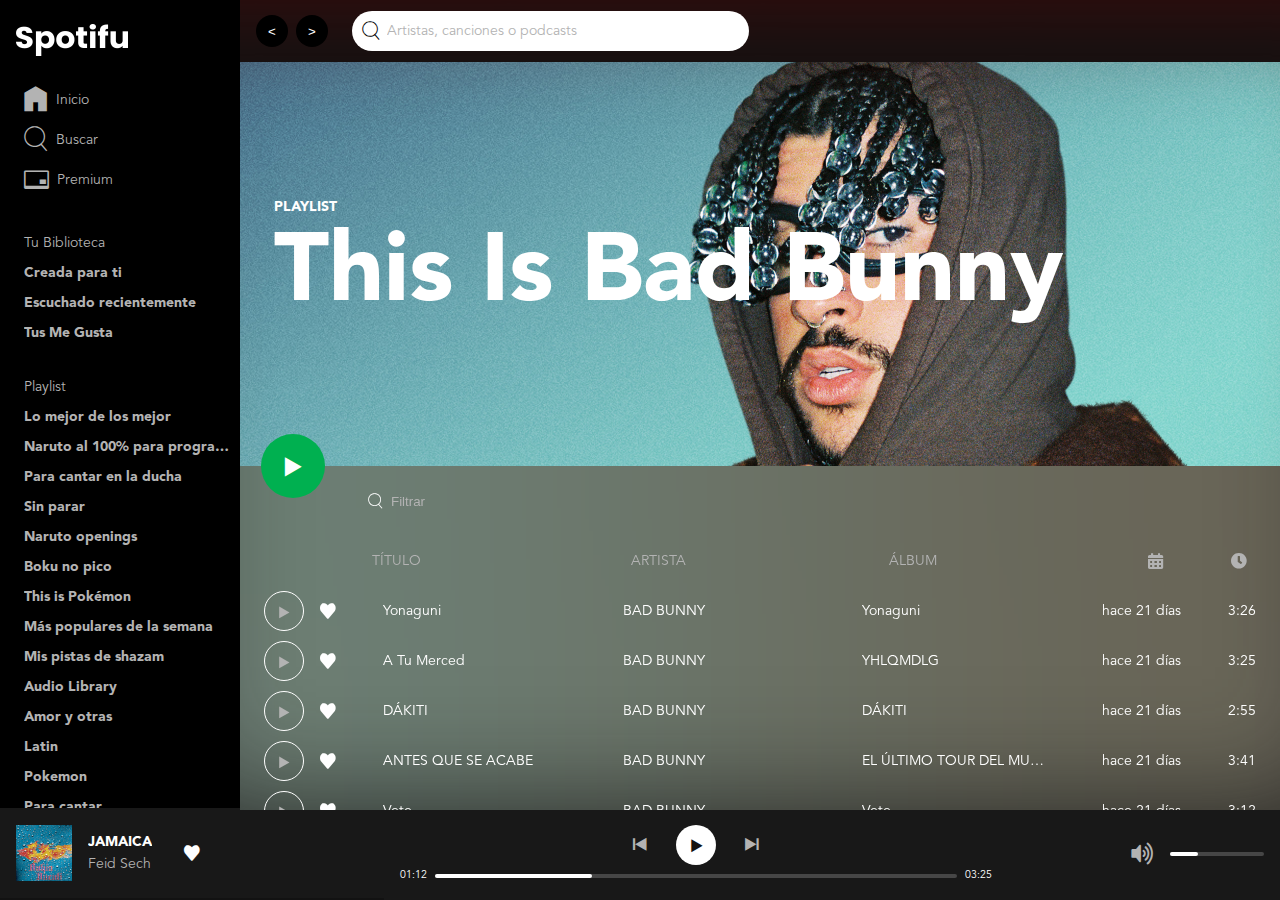
==== page-artist/artist1.html @ bde77598 "Add files via upload" ====
<!DOCTYPE html>
<html lang="en">

<head>
  <meta charset="UTF-8">
  <meta http-equiv="X-UA-Compatible" content="IE=edge">
  <meta name="viewport" content="width=device-width, initial-scale=1.0">
  <link rel="stylesheet" href="../css/index.css">
  <title>Spotifu</title>
  <link rel="shortcut icon" href="../icon/favicon.png">
</head>

<body class="body">
  <div class="sideBar">
    <header class="logo">
      <a href="/" aria-current="Page">
        <img class="logo-image" src="../img/spotifu-logo.png" alt="Logo de Spotifu">
      </a>
    </header>
    <main class="main">
      <a href="/" class="link">
        <div class="wrapperMain">
          <div aria-label="Inicio">
            <i class="icon-homeWhite" aria-hidden="true"></i>
            <p>Inicio</p>
          </div>
        </div>
      </a>
      <a href="/" class="link">
        <div class="wrapperMain">
          <div aria-label="Buscar">
            <i class="icon-searchSlim" aria-hidden="true"></i>
            <p>Buscar</p>
          </div>
        </div>
      </a>
      <a href="/" class="link">
        <div class="wrapperMain">
          <div aria-label="Premium">
            <i class="icon-minScreen" aria-hidden="true"></i>
            <p>Premium</p>
          </div>
        </div>
      </a>
    </main>
    <nav aria-label="library-navigation">
      <div class="wrapperNav">
        <h2>
          Tu Biblioteca
        </h2>
        <ul>
          <li class="ellipsis">
            <a href="#" class="link">Creada para ti</a>
          </li>
          <li class="ellipsis">
            <a href="#" class="link">Escuchado recientemente</a>
          </li>
          <li class="ellipsis">
            <a href="#" class="link">Tus Me Gusta</a>
          </li>
        </ul>
      </div>
    </nav>
    <nav aria-label="playList-navigation">
      <div class="wrapperNav">
        <h2>
          Playlist
        </h2>
        <ul>
          <li class="ellipsis">
            <a href="#" class="link">Lo mejor de los mejor</a>
          </li>
          <li class="ellipsis">
            <a href="#" class="link">Naruto al 100% para programar</a>
          </li>
          <li class="ellipsis">
            <a href="#" class="link">Para cantar en la ducha</a>
          </li>
          <li class="ellipsis">
            <a href="#" class="link">Sin parar</a>
          </li>
          <li class="ellipsis">
            <a href="#" class="link">Naruto openings</a>
          </li>
          <li class="ellipsis">
            <a href="#" class="link">Boku no pico</a>
          </li>
          <li class="ellipsis">
            <a href="#" class="link">This is Pokémon</a>
          </li>
          <li class="ellipsis">
            <a href="#" class="link">Más populares de la semana</a>
          </li>
          <li class="ellipsis">
            <a href="#" class="link">Mis pistas de shazam</a>
          </li>
          <li class="ellipsis">
            <a href="#" class="link">Audio Library</a>
          </li>
          <li class="ellipsis">
            <a href="#" class="link">Amor y otras</a>
          </li>
          <li class="ellipsis">
            <a href="#" class="link">Latin</a>
          </li>
          <li class="ellipsis">
            <a href="#" class="link">Pokemon</a>
          </li>
          <li class="ellipsis">
            <a href="#" class="link">Para cantar</a>
          </li>
          <li class="ellipsis">
            <a href="#" class="link">Yui</a>
          </li>
        </ul>
      </div>
    </nav>
  </div>
  <div class="searchBar" role="search">
    <div class="contentButtom">
      <button class="buttomSearch" aria-label="Boton Busqueda Previa"><span><</span></button>
      <button class="buttomSearch" aria-label="Boton Busqueda Siguiente"><span>></span></button>
    </div>
    <form action="" role="searchbox" aria-label="Busca Artistas">
      <i class="icon-searchSlim" aria-hidden="true"></i>
      <input type="search" name="search" id="search" placeholder="Artistas, canciones o podcasts">
    </form>
  </div>
  <div class="song" role="region" aria-label="Informacion de artista">
    <img src="../img/ab67616d00001e0218ee027c16a592fe89ab28ca.jpg" alt="Canvion MiniCover">
    <div class="nameSong">
      <a href="#" class="link">
        <h2>
          JAMAICA
        </h2>
      </a>
      <a href="#" class="link">
        <p>Feid</p>
      </a>
      <a href="#" class="link">
        <p>Sech</p>
      </a>
    </div>
    <i class="icon-heart" aria-label="Icono Cancion Favorita"></i>
  </div>
  <div class="slider" role="region" aria-label="Control del Estado y Progreso de Cancion">
    <div class="progress">
      <div class="buttonAction">
        <button class="buttonIcon">
          <i class="icon-prev" aria-label="Boton Cancion Previa"></i>
        </button>
        <button class="buttonIcon is-white">
          <i class="icon-play" aria-label="Boton Reproduccion Cancion"></i>
        </button>
        <button class="buttonIcon">
          <i class="icon-next" aria-label="Boton Cancion Previa"></i>
        </button>
      </div>
      <div class="viewProgress">
        <p>01:12</p>
        <div class="progressBar">
          <div class="progressBar-action">
            <button class="buttonController"></button>
          </div>
        </div>
        <p>03:25</p>
      </div>
    </div>
    <div class="volume">
      <button class="buttonIcon">
        <i class="icon-volumeUp" aria-label="icono Volumen Alto"></i>
      </button>
      <div class="progressBar">
        <div class="progressBar-action">
          <button class="buttonController"></button>
        </div>
      </div>
    </div>
  </div>
  <section class="contentMain artist" role="region" aria-label="Contenido Principal PlayList">
    <div class="boxShadow-mainArtist"></div>
    <div class="playList">
      <div class="header">
        <p>PLAYLIST</p>
        <h2>This Is Bad Bunny</h2>
      </div>
      <div class="listSong" role="region"aria-label="Play List Artista">
        <button class="buttonIcon is-primary">
          <i class="icon-play"></i>
        </button>
        <form action="" role="searchbox" aria-label="Busca Artistas">
          <i class="icon-searchSlim" aria-hidden="true"></i>
          <input type="search" name="filterSong" id="filterSong" placeholder="Filtrar">
        </form>
        <div class="nameColum">
          <div></div>
          <h3>TÍTULO</h3>
          <h3>ARTISTA</h3>
          <h3>ÁLBUM</h3>
          <i class="icon-calendar"></i>
          <i class="icon-clock"></i>
        </div>

        <div class="dateSong">
          <div class="playSong">
            <button class="buttonIcon">
              <i class="icon-play"></i>
            </button>
            <i class="icon-heart" aria-label="Icono Cancion Favorita"></i>
          </div>
          <h2>Yonaguni</h2>
          <h2>BAD BUNNY</h2>
          <h2>Yonaguni</h2>
          <p>hace 21 días</p>
          <p>3:26</p>
        </div>
        <div class="dateSong">
          <div class="playSong">
            <button class="buttonIcon">
              <i class="icon-play"></i>
            </button>
            <i class="icon-heart" aria-label="Icono Cancion Favorita"></i>
          </div>
          <h2>A Tu Merced</h2>
          <h2>BAD BUNNY</h2>
          <h2>YHLQMDLG</h2>
          <p>hace 21 días</p>
          <p>3:25</p>
        </div>
        <div class="dateSong">
          <div class="playSong">
            <button class="buttonIcon">
              <i class="icon-play"></i>
            </button>
            <i class="icon-heart" aria-label="Icono Cancion Favorita"></i>
          </div>
          <h2>DÁKITI</h2>
          <h2>BAD BUNNY</h2>
          <h2>DÁKITI</h2>
          <p>hace 21 días</p>
          <p>2:55</p>
        </div>
        <div class="dateSong">
          <div class="playSong">
            <button class="buttonIcon">
              <i class="icon-play"></i>
            </button>
            <i class="icon-heart" aria-label="Icono Cancion Favorita"></i>
          </div>
          <h2>ANTES QUE SE ACABE</h2>
          <h2>BAD BUNNY</h2>
          <h2>EL ÚLTIMO TOUR DEL MUNDO</h2>
          <p>hace 21 días</p>
          <p>3:41</p>
        </div>
        <div class="dateSong">
          <div class="playSong">
            <button class="buttonIcon">
              <i class="icon-play"></i>
            </button>
            <i class="icon-heart" aria-label="Icono Cancion Favorita"></i>
          </div>
          <h2>Vete</h2>
          <h2>BAD BUNNY</h2>
          <h2>Vete</h2>
          <p>hace 21 días</p>
          <p>3:12</p>
        </div>
        <div class="dateSong">
          <div class="playSong">
            <button class="buttonIcon">
              <i class="icon-play"></i>
            </button>
            <i class="icon-heart" aria-label="Icono Cancion Favorita"></i>
          </div>
          <h2>HACIENDO QUE ME AMAS</h2>
          <h2>BAD BUNNY</h2>
          <h2>EL ÚLTIMO TOUR DEL MUNDO</h2>
          <p>hace 21 días</p>
          <p>3:37</p>
        </div>
        <div class="dateSong">
          <div class="playSong">
            <button class="buttonIcon">
              <i class="icon-play"></i>
            </button>
            <i class="icon-heart" aria-label="Icono Cancion Favorita"></i>
          </div>
          <h2>Sí Veo a Tu Mamá</h2>
          <h2>BAD BUNNY</h2>
          <h2>YHLQMDLG</h2>
          <p>hace 21 días</p>
          <p>2:50</p>
        </div>
        <div class="dateSong">
          <div class="playSong">
            <button class="buttonIcon">
              <i class="icon-play"></i>
            </button>
            <i class="icon-heart" aria-label="Icono Cancion Favorita"></i>
          </div>
          <h2>La Dificil</h2>
          <h2>BAD BUNNY</h2>
          <h2>YHLQMDLG</h2>
          <p>hace 21 días</p>
          <p>2:43</p>
        </div>
        <div class="dateSong">
          <div class="playSong">
            <button class="buttonIcon">
              <i class="icon-play"></i>
            </button>
            <i class="icon-heart" aria-label="Icono Cancion Favorita"></i>
          </div>
          <h2>LA CANCIÓN</h2>
          <h2>BAD BUNNY</h2>
          <h2>OASIS</h2>
          <p>hace 21 días</p>
          <p>4:02</p>
        </div>
        <div class="dateSong">
          <div class="playSong">
            <button class="buttonIcon">
              <i class="icon-play"></i>
            </button>
            <i class="icon-heart" aria-label="Icono Cancion Favorita"></i>
          </div>
          <h2>YO VISTO ASÍ</h2>
          <h2>BAD BUNNY</h2>
          <h2>EL ÚLTIMO TOUR DEL MUNDO</h2>
          <p>hace 21 días</p>
          <p>3:11</p>
        </div>
        <div class="dateSong">
          <div class="playSong">
            <button class="buttonIcon">
              <i class="icon-play"></i>
            </button>
            <i class="icon-heart" aria-label="Icono Cancion Favorita"></i>
          </div>
          <h2>Ignorantes</h2>
          <h2>BAD BUNNY</h2>
          <h2>Ignorantes</h2>
          <p>hace 21 días</p>
          <p>3:30</p>
        </div>
      </div>
    </div>
  </section>
</body>

</html>
---- css/index.css ----
@import url(./icon-fonts.css);
@import url(./fonts.css);
@import url(./body.css);
@import url(./link.css);
@import url(./buttonIcon.css);
@import url(./sideBar.css);
@import url(./song.css);
@import url(./slider.css);
@import url(./searchBar.css);
@import url(./content-main.css);




:root {
  --primary: #00B050;
  --white: #FFFFFF;
  --gray10: #B3B3B3;
  --gray20: #737373;
  --gray30: #282828;
  --gray40: #181818;
  --gray50: #121212;
  --gray60: #000000;
  --baseFontFamily: Avenir, Helvetica, sans-serif;
  --headLine: bold 2rem/normal var(--baseFontFamily);
  --title: bold 1.5rem/1.75rem var(--baseFontFamily);
  --baseFont: normal .875rem/1.375rem var(--baseFontFamily);
  --baseFontBold: bold .875rem/1.375rem var(--baseFontFamily);
  --button: normal .875rem/1rem var(--baseFontFamily);
  --smallFont: bold .75em/normal var(--baseFontFamily);
}
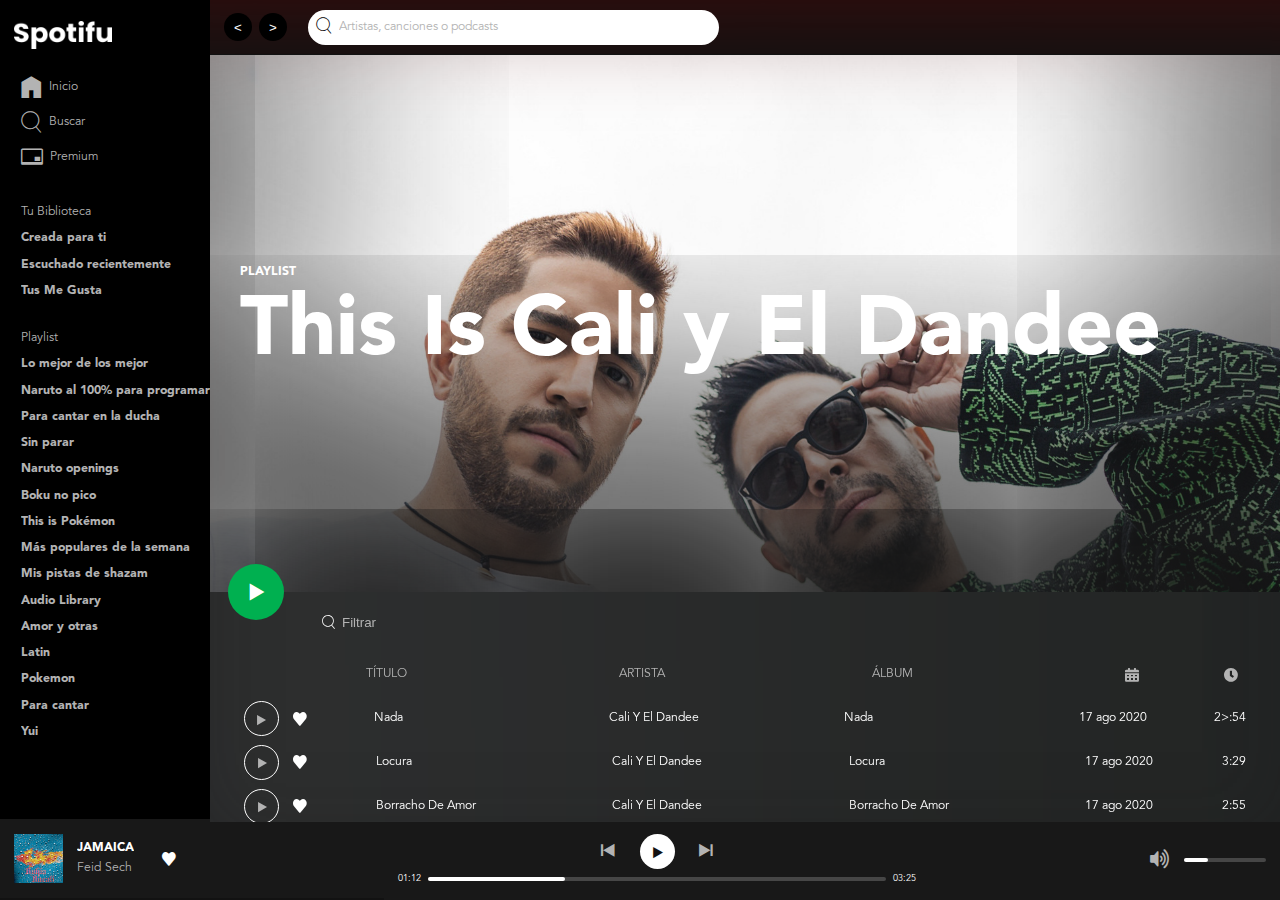
==== commit a5535b25: "Add files via upload" ====
--- a/page-artist/artist1.html
+++ b/page-artist/artist1.html
@@ -13,12 +13,12 @@
 <body class="body">
   <div class="sideBar">
     <header class="logo">
-      <a href="/" aria-current="Page">
+      <a href="../index.html" aria-current="Page">
         <img class="logo-image" src="../img/spotifu-logo.png" alt="Logo de Spotifu">
       </a>
     </header>
     <main class="main">
-      <a href="/" class="link">
+      <a href="../index.html" class="link">
         <div class="wrapperMain">
           <div aria-label="Inicio">
             <i class="icon-homeWhite" aria-hidden="true"></i>
@@ -26,7 +26,7 @@
           </div>
         </div>
       </a>
-      <a href="/" class="link">
+      <a href="../index.html" class="link">
         <div class="wrapperMain">
           <div aria-label="Buscar">
             <i class="icon-searchSlim" aria-hidden="true"></i>
@@ -34,7 +34,7 @@
           </div>
         </div>
       </a>
-      <a href="/" class="link">
+      <a href="../index.html" class="link">
         <div class="wrapperMain">
           <div aria-label="Premium">
             <i class="icon-minScreen" aria-hidden="true"></i>
@@ -177,16 +177,16 @@
       </div>
     </div>
   </div>
-  <section class="contentMain artist" role="region" aria-label="Contenido Principal PlayList">
+  <section id="caliyElDandee" class="contentMain artist" role="region" aria-label="Contenido Principal PlayList">
     <div class="boxShadow-mainArtist"></div>
     <div class="playList">
       <div class="header">
         <p>PLAYLIST</p>
-        <h2>This Is Bad Bunny</h2>
-      </div>
-      <div class="listSong" role="region"aria-label="Play List Artista">
-        <button class="buttonIcon is-primary">
-          <i class="icon-play"></i>
+        <h2>This Is Cali y El Dandee</h2>
+      </div>
+      <div class="listSong" role="region" aria-label="List Artista">
+        <button class="buttonIcon is-primary" aria-label="Boton para Reproduccion Aleatoria">
+          <i class="icon-play" aria-hidden="true"></i>
         </button>
         <form action="" role="searchbox" aria-label="Busca Artistas">
           <i class="icon-searchSlim" aria-hidden="true"></i>
@@ -197,152 +197,151 @@
           <h3>TÍTULO</h3>
           <h3>ARTISTA</h3>
           <h3>ÁLBUM</h3>
-          <i class="icon-calendar"></i>
-          <i class="icon-clock"></i>
-        </div>
-
-        <div class="dateSong">
-          <div class="playSong">
-            <button class="buttonIcon">
-              <i class="icon-play"></i>
-            </button>
-            <i class="icon-heart" aria-label="Icono Cancion Favorita"></i>
-          </div>
-          <h2>Yonaguni</h2>
-          <h2>BAD BUNNY</h2>
-          <h2>Yonaguni</h2>
-          <p>hace 21 días</p>
-          <p>3:26</p>
-        </div>
-        <div class="dateSong">
-          <div class="playSong">
-            <button class="buttonIcon">
-              <i class="icon-play"></i>
-            </button>
-            <i class="icon-heart" aria-label="Icono Cancion Favorita"></i>
-          </div>
-          <h2>A Tu Merced</h2>
-          <h2>BAD BUNNY</h2>
-          <h2>YHLQMDLG</h2>
-          <p>hace 21 días</p>
+          <i class="icon-calendar" aria-hidden="true"></i>
+          <i class="icon-clock" aria-hidden="true"></i>
+        </div>
+        <div class="dateSong">
+          <div class="playSong">
+            <button class="buttonIcon" aria-label="Reproducir Cancion">
+              <i class="icon-play" aria-hidden="true"></i>
+            </button>
+            <i class="icon-heart" aria-label="Icono Cancion Favorita"></i>
+          </div>
+          <h2>Nada</h2>
+          <h2>Cali Y El Dandee</h2>
+          <h2>Nada</h2>
+          <p>17 ago 2020</p>
+          <p>2>:54</p>
+        </div>
+        <div class="dateSong">
+          <div class="playSong">
+            <button class="buttonIcon" aria-label="Reproducir Cancion">
+              <i class="icon-play" aria-hidden="true"></i>
+            </button>
+            <i class="icon-heart" aria-label="Icono Cancion Favorita"></i>
+          </div>
+          <h2>Locura</h2>
+          <h2>Cali Y El Dandee</h2>
+          <h2>Locura</h2>
+          <p>17 ago 2020</p>
+          <p>3:29</p>
+        </div>
+        <div class="dateSong">
+          <div class="playSong">
+            <button class="buttonIcon" aria-label="Reproducir Cancion">
+              <i class="icon-play" aria-hidden="true"></i>
+            </button>
+            <i class="icon-heart" aria-label="Icono Cancion Favorita"></i>
+          </div>
+          <h2>Borracho De Amor</h2>
+          <h2>Cali Y El Dandee</h2>
+          <h2>Borracho De Amor</h2>
+          <p>17 ago 2020</p>
+          <p>2:55</p>
+        </div>
+        <div class="dateSong">
+          <div class="playSong">
+            <button class="buttonIcon" aria-label="Reproducir Cancion">
+              <i class="icon-play" aria-hidden="true"></i>
+            </button>
+            <i class="icon-heart" aria-label="Icono Cancion Favorita"></i>
+          </div>
+          <h2>Tu Nombre</h2>
+          <h2>Cali Y El Dandee</h2>
+          <h2>Tu Nombre</h2>
+          <p>17 ago 2020</p>
+          <p>2:44</p>
+        </div>
+        <div class="dateSong">
+          <div class="playSong">
+            <button class="buttonIcon" aria-label="Reproducir Cancion">
+              <i class="icon-play" aria-hidden="true"></i>
+            </button>
+            <i class="icon-heart" aria-label="Icono Cancion Favorita"></i>
+          </div>
+          <h2>Voy Por Ti</h2>
+          <h2>Cali Y El Dandee</h2>
+          <h2>Voy Por Ti</h2>
+          <p>17 ago 2020</p>
+          <p>3:32</p>
+        </div>
+        <div class="dateSong">
+          <div class="playSong">
+            <button class="buttonIcon" aria-label="Reproducir Cancion">
+              <i class="icon-play" aria-hidden="true"></i>
+            </button>
+            <i class="icon-heart" aria-label="Icono Cancion Favorita"></i>
+          </div>
+          <h2>Ay Corazón</h2>
+          <h2>Cali Y El Dandee</h2>
+          <h2>Ay Corazón</h2>
+          <p>17 ago 2020</p>
+          <p>3:10</p>
+        </div>
+        <div class="dateSong">
+          <div class="playSong">
+            <button class="buttonIcon" aria-label="Reproducir Cancion">
+              <i class="icon-play" aria-hidden="true"></i>
+            </button>
+            <i class="icon-heart" aria-label="Icono Cancion Favorita"></i>
+          </div>
+          <h2>+</h2>
+          <h2>Cali Y El Dandee</h2>
+          <h2>+</h2>
+          <p>17 ago 2020</p>
+          <p>3:39</p>
+        </div>
+        <div class="dateSong">
+          <div class="playSong">
+            <button class="buttonIcon" aria-label="Reproducir Cancion">
+              <i class="icon-play" aria-hidden="true"></i>
+            </button>
+            <i class="icon-heart" aria-label="Icono Cancion Favorita"></i>
+          </div>
+          <h2>Sirena</h2>
+          <h2>Cali Y El Dandee</h2>
+          <h2>Sirena</h2>
+          <p>17 ago 2020</p>
           <p>3:25</p>
         </div>
         <div class="dateSong">
           <div class="playSong">
-            <button class="buttonIcon">
-              <i class="icon-play"></i>
-            </button>
-            <i class="icon-heart" aria-label="Icono Cancion Favorita"></i>
-          </div>
-          <h2>DÁKITI</h2>
-          <h2>BAD BUNNY</h2>
-          <h2>DÁKITI</h2>
-          <p>hace 21 días</p>
-          <p>2:55</p>
-        </div>
-        <div class="dateSong">
-          <div class="playSong">
-            <button class="buttonIcon">
-              <i class="icon-play"></i>
-            </button>
-            <i class="icon-heart" aria-label="Icono Cancion Favorita"></i>
-          </div>
-          <h2>ANTES QUE SE ACABE</h2>
-          <h2>BAD BUNNY</h2>
-          <h2>EL ÚLTIMO TOUR DEL MUNDO</h2>
-          <p>hace 21 días</p>
-          <p>3:41</p>
-        </div>
-        <div class="dateSong">
-          <div class="playSong">
-            <button class="buttonIcon">
-              <i class="icon-play"></i>
-            </button>
-            <i class="icon-heart" aria-label="Icono Cancion Favorita"></i>
-          </div>
-          <h2>Vete</h2>
-          <h2>BAD BUNNY</h2>
-          <h2>Vete</h2>
-          <p>hace 21 días</p>
-          <p>3:12</p>
-        </div>
-        <div class="dateSong">
-          <div class="playSong">
-            <button class="buttonIcon">
-              <i class="icon-play"></i>
-            </button>
-            <i class="icon-heart" aria-label="Icono Cancion Favorita"></i>
-          </div>
-          <h2>HACIENDO QUE ME AMAS</h2>
-          <h2>BAD BUNNY</h2>
-          <h2>EL ÚLTIMO TOUR DEL MUNDO</h2>
-          <p>hace 21 días</p>
-          <p>3:37</p>
-        </div>
-        <div class="dateSong">
-          <div class="playSong">
-            <button class="buttonIcon">
-              <i class="icon-play"></i>
-            </button>
-            <i class="icon-heart" aria-label="Icono Cancion Favorita"></i>
-          </div>
-          <h2>Sí Veo a Tu Mamá</h2>
-          <h2>BAD BUNNY</h2>
-          <h2>YHLQMDLG</h2>
-          <p>hace 21 días</p>
+            <button class="buttonIcon" aria-label="Reproducir Cancion">
+              <i class="icon-play" aria-hidden="true"></i>
+            </button>
+            <i class="icon-heart" aria-label="Icono Cancion Favorita"></i>
+          </div>
+          <h2>El Ciego</h2>
+          <h2>Cali Y El Dandee</h2>
+          <h2>El Ciego</h2>
+          <p>17 ago 2020</p>
           <p>2:50</p>
         </div>
         <div class="dateSong">
           <div class="playSong">
-            <button class="buttonIcon">
-              <i class="icon-play"></i>
-            </button>
-            <i class="icon-heart" aria-label="Icono Cancion Favorita"></i>
-          </div>
-          <h2>La Dificil</h2>
-          <h2>BAD BUNNY</h2>
-          <h2>YHLQMDLG</h2>
-          <p>hace 21 días</p>
-          <p>2:43</p>
-        </div>
-        <div class="dateSong">
-          <div class="playSong">
-            <button class="buttonIcon">
-              <i class="icon-play"></i>
-            </button>
-            <i class="icon-heart" aria-label="Icono Cancion Favorita"></i>
-          </div>
-          <h2>LA CANCIÓN</h2>
-          <h2>BAD BUNNY</h2>
-          <h2>OASIS</h2>
-          <p>hace 21 días</p>
-          <p>4:02</p>
-        </div>
-        <div class="dateSong">
-          <div class="playSong">
-            <button class="buttonIcon">
-              <i class="icon-play"></i>
-            </button>
-            <i class="icon-heart" aria-label="Icono Cancion Favorita"></i>
-          </div>
-          <h2>YO VISTO ASÍ</h2>
-          <h2>BAD BUNNY</h2>
-          <h2>EL ÚLTIMO TOUR DEL MUNDO</h2>
-          <p>hace 21 días</p>
-          <p>3:11</p>
-        </div>
-        <div class="dateSong">
-          <div class="playSong">
-            <button class="buttonIcon">
-              <i class="icon-play"></i>
-            </button>
-            <i class="icon-heart" aria-label="Icono Cancion Favorita"></i>
-          </div>
-          <h2>Ignorantes</h2>
-          <h2>BAD BUNNY</h2>
-          <h2>Ignorantes</h2>
-          <p>hace 21 días</p>
-          <p>3:30</p>
+            <button class="buttonIcon" aria-label="Reproducir Cancion">
+              <i class="icon-play" aria-hidden="true"></i>
+            </button>
+            <i class="icon-heart" aria-label="Icono Cancion Favorita"></i>
+          </div>
+          <h2>La Estrategia</h2>
+          <h2>Cali Y El Dandee</h2>
+          <h2>La Estrategia</h2>
+          <p>17 ago 2020</p>
+          <p>3:39</p>
+        </div>
+        <div class="dateSong">
+          <div class="playSong">
+            <button class="buttonIcon" aria-label="Reproducir Cancion">
+              <i class="icon-play" aria-hidden="true"></i>
+            </button>
+            <i class="icon-heart" aria-label="Icono Cancion Favorita"></i>
+          </div>
+          <h2>Yo Te Esperaré</h2>
+          <h2>Cali Y El Dandee</h2>
+          <h2>3 A.M</h2>
+          <p>17 ago 2020</p>
+          <p>3:52</p>
         </div>
       </div>
     </div>
--- a/css/index.css
+++ b/css/index.css
@@ -9,8 +9,23 @@
 @import url(./searchBar.css);
 @import url(./content-main.css);
 
+@media screen and (min-width: 400px) {
+  :root {
+    font-size: 10px;
+  }
+}
 
+@media screen and (min-width: 900px) {
+  :root {
+    font-size: 14px;
+  }
+}
 
+@media screen and (min-width: 1440px) {
+  :root {
+    font-size: 16px;
+  }
+}
 
 :root {
   --primary: #00B050;
